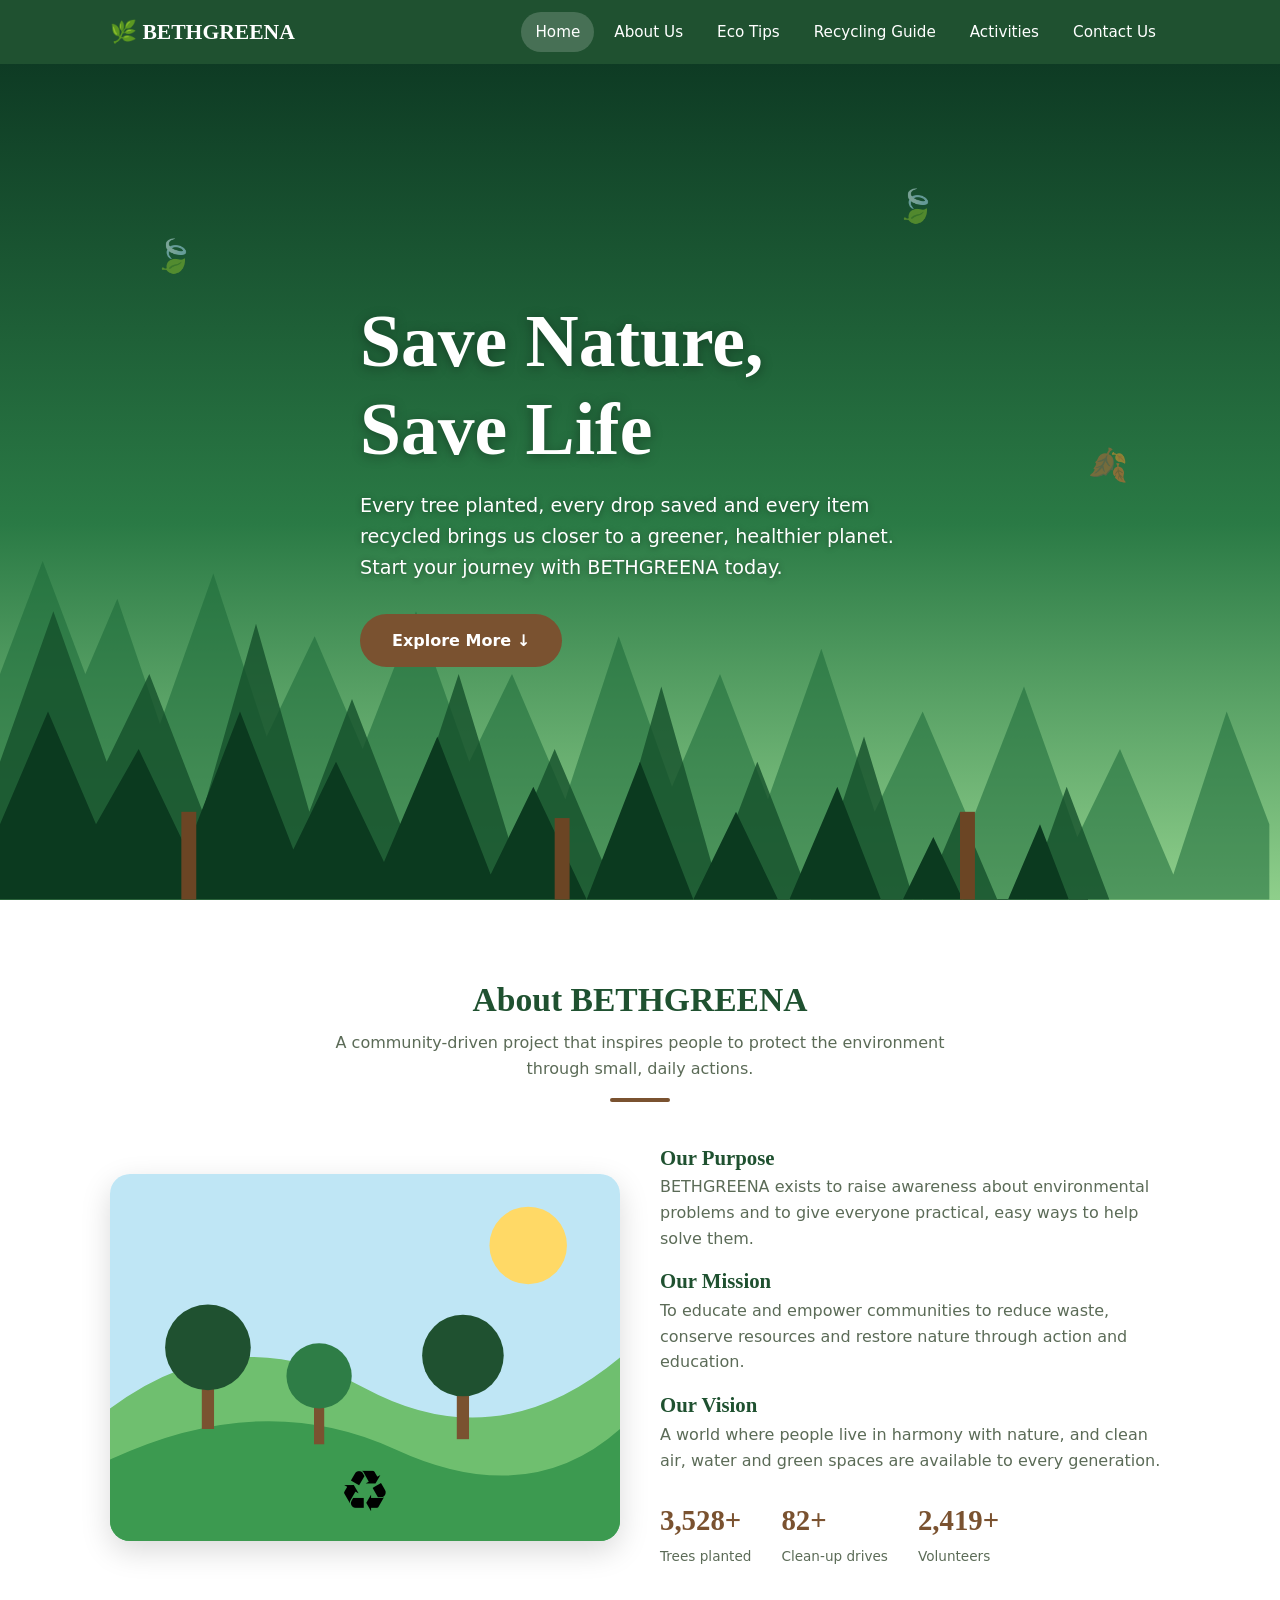
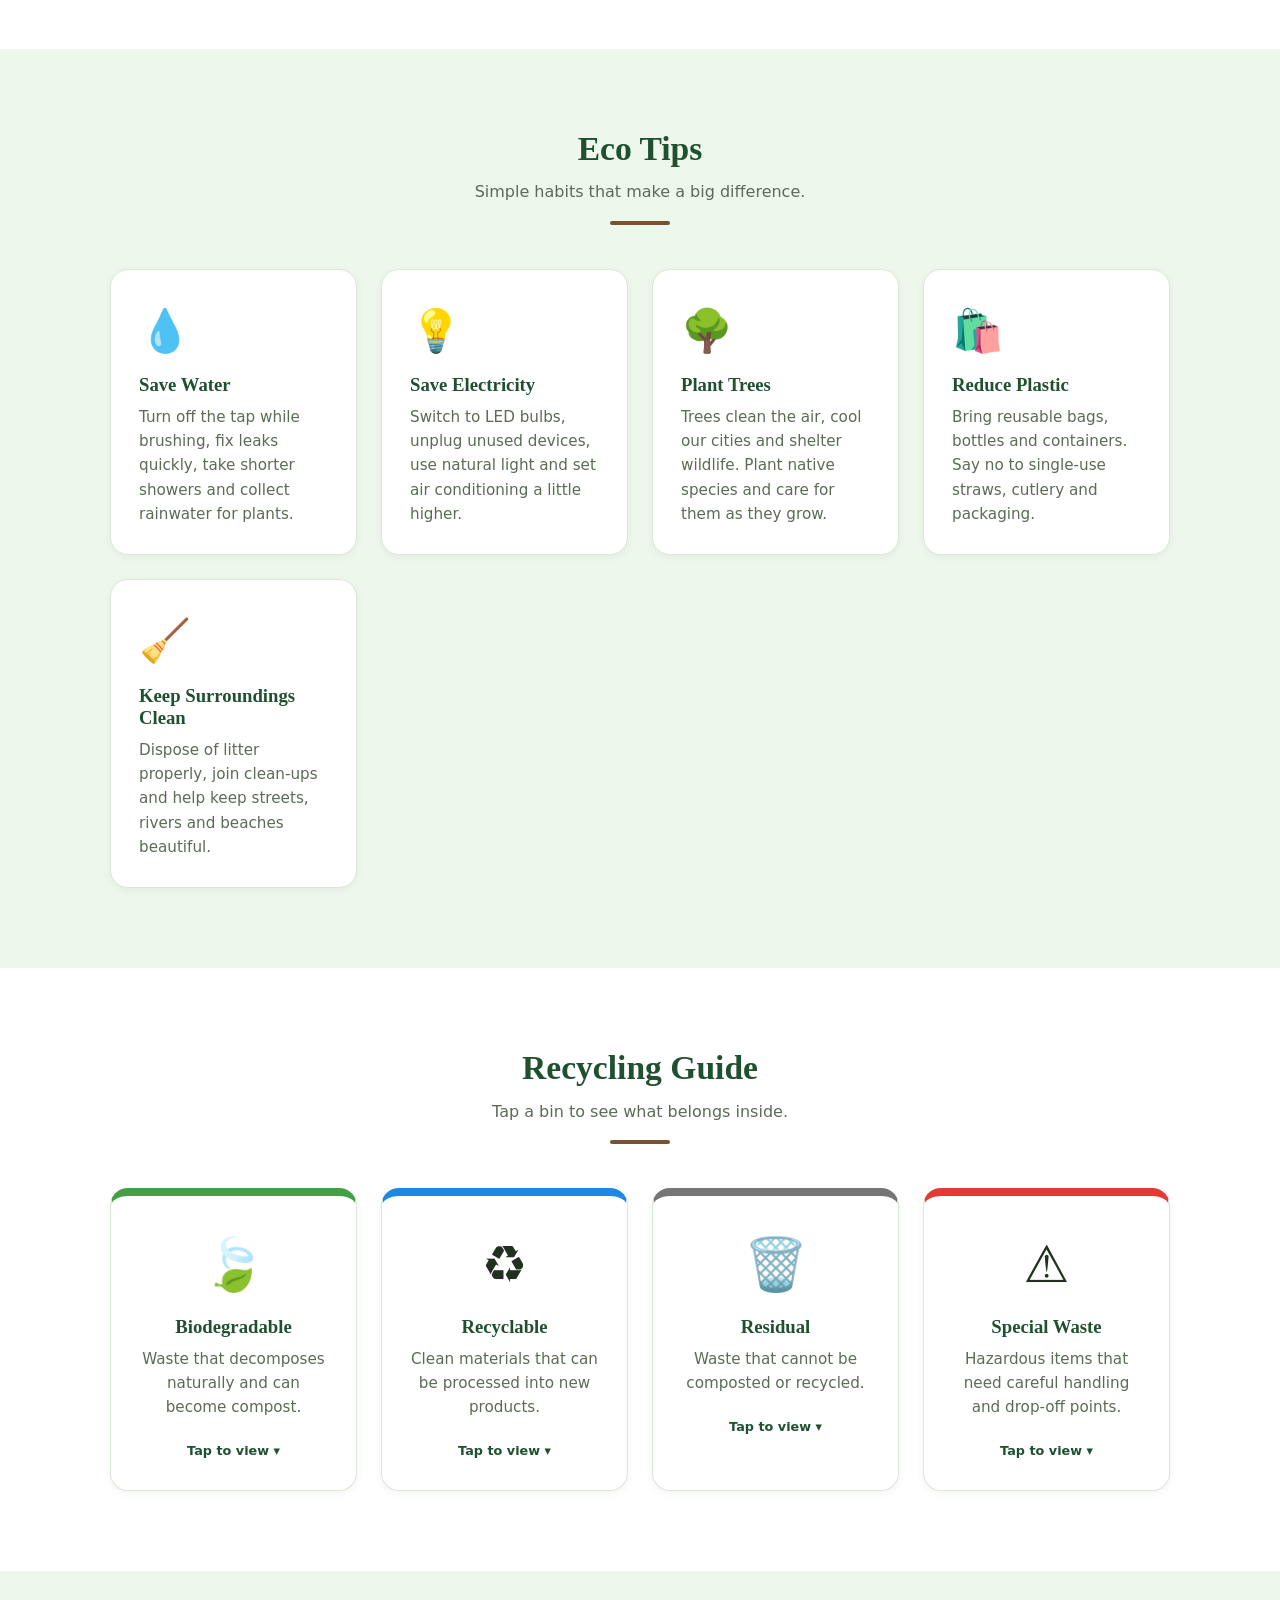
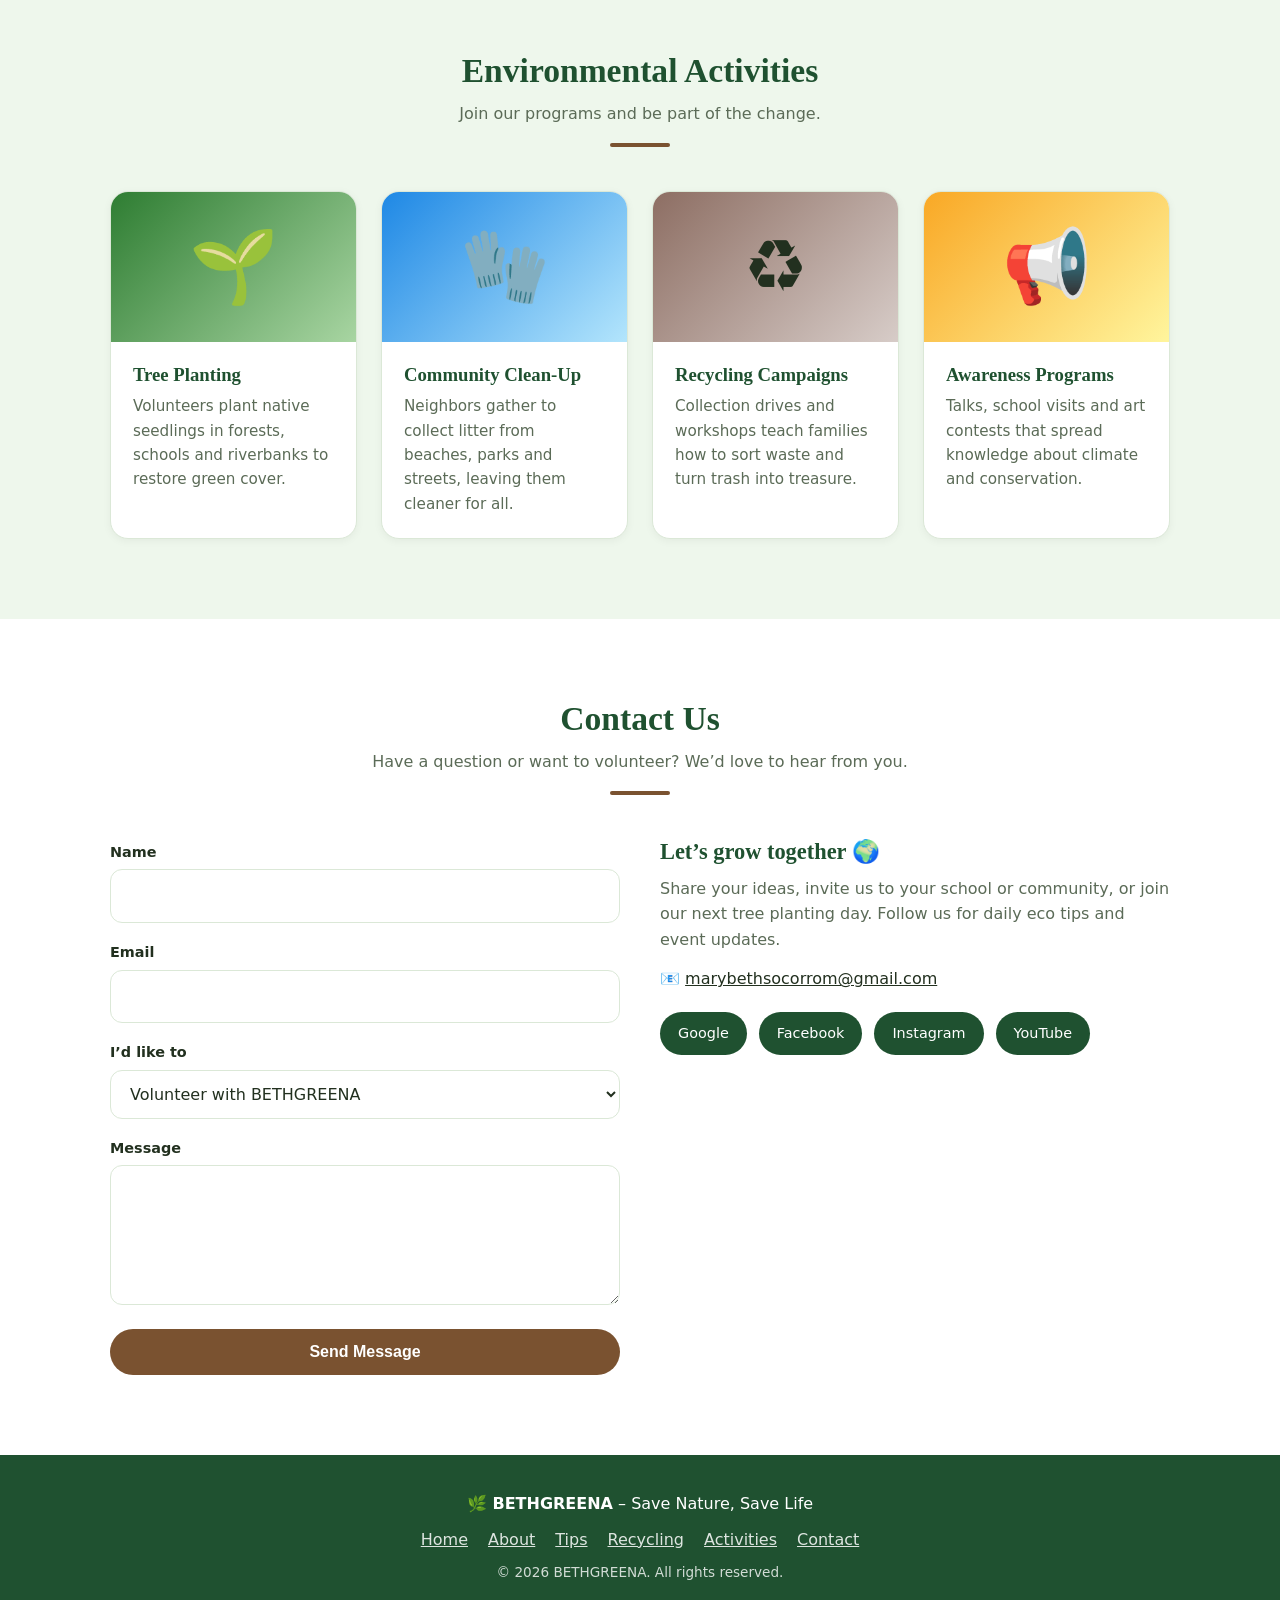
==== BETHGREENA – Save Nature, Save Life.html @ 1b0270c7 "Add files via upload" ====
<!DOCTYPE html>
<html lang="en">
<head>
<meta charset="utf-8">
<meta name="viewport" content="width=device-width, initial-scale=1, viewport-fit=cover">
<title>BETHGREENA – Save Nature, Save Life</title>
<style>
:root{--forest:#1f5130;--leaf:#a8d5a2;--mint:#eef7ec;--brown:#7a5230;--bg:#fff;--text:#22301f;--card:#fff;--muted:#5b6b57;--line:#dbe8d7;
box-sizing:border-box;padding-top:env(safe-area-inset-top,0px);padding-bottom:env(safe-area-inset-bottom,0px)}
@media (prefers-color-scheme:dark){:root:not([data-theme="light"]){--forest:#6fbf7f;--leaf:#2f5a3a;--mint:#16221a;--brown:#c49a6c;--bg:#0f1812;--text:#e6efe3;--card:#1a2a1f;--muted:#9fb39b;--line:#2a3d2f}}
*{box-sizing:border-box;margin:0}
html{scroll-behavior:smooth;scroll-padding-top:calc(72px + env(safe-area-inset-top,0px))}
body{font-family:system-ui,-apple-system,"Segoe UI",Roboto,sans-serif;background:var(--bg);color:var(--text);line-height:1.6}
body::before{content:"";position:fixed;inset:0 0 auto;height:env(safe-area-inset-top,0px);background:var(--bg);z-index:60}
h1,h2,h3{font-family:Georgia,"Times New Roman",serif;line-height:1.2}
a{color:inherit}
.wrap{max-width:1100px;margin:auto;padding:0 20px}
section{padding:80px 0}
.alt{background:var(--mint)}
.title{text-align:center;margin-bottom:44px}
.title h2{font-size:2.1rem;color:var(--forest)}
.title p{color:var(--muted);max-width:620px;margin:10px auto 0}
.title:after{content:"";display:block;width:60px;height:4px;border-radius:2px;background:var(--brown);margin:16px auto 0}
nav{position:sticky;top:env(safe-area-inset-top,0px);z-index:50;background:var(--forest);color:#fff}
@media (prefers-color-scheme:dark){:root:not([data-theme="light"]) nav{background:#173d25}}
nav .wrap{display:flex;align-items:center;justify-content:space-between;height:64px}
.logo{font-family:Georgia,serif;font-weight:700;font-size:1.35rem;text-decoration:none}
.menu{display:flex;gap:6px;list-style:none;padding:0}
.menu a{display:block;padding:8px 14px;border-radius:20px;text-decoration:none;font-size:.95rem;transition:.2s}
.menu a:hover,.menu a.active{background:rgba(255,255,255,.18)}
.burger{display:none;background:none;border:0;color:#fff;font-size:1.7rem;cursor:pointer}
.hero{position:relative;min-height:calc(100vh - 64px);display:flex;align-items:center;color:#fff;overflow:hidden;background:linear-gradient(180deg,#0e3b24 0%,#2a7a45 55%,#8fcf8b 100%);padding:60px 0}
.hero svg{position:absolute;bottom:0;left:0;width:100%;height:60%}
.hero .wrap{position:relative;z-index:2}
.hero h1{font-size:clamp(2.4rem,7vw,4.6rem);text-shadow:0 2px 12px rgba(0,0,0,.35)}
.hero p{font-size:1.2rem;max-width:560px;margin:18px 0 30px;text-shadow:0 1px 6px rgba(0,0,0,.4)}
.btn{display:inline-block;background:var(--brown);color:#fff;border:0;padding:14px 32px;border-radius:30px;font-size:1rem;font-weight:600;text-decoration:none;cursor:pointer;transition:.25s}
.btn:hover{transform:translateY(-3px);box-shadow:0 8px 20px rgba(0,0,0,.25);filter:brightness(1.1)}
.grid{display:grid;gap:24px;grid-template-columns:repeat(auto-fit,minmax(240px,1fr))}
.card{background:var(--card);border:1px solid var(--line);border-radius:18px;padding:28px;transition:.3s;box-shadow:0 2px 8px rgba(0,0,0,.05)}
.card:hover{transform:translateY(-8px);box-shadow:0 14px 30px rgba(31,81,48,.18);border-color:var(--forest)}
.card .ic{font-size:2.6rem;margin-bottom:10px}
.card h3{color:var(--forest);margin-bottom:8px}
.card p{color:var(--muted);font-size:.95rem}
.about{display:grid;gap:40px;grid-template-columns:1fr 1fr;align-items:center}
.about .art{border-radius:20px;overflow:hidden;box-shadow:0 10px 30px rgba(0,0,0,.15)}
.about .art svg{display:block;width:100%;height:auto}
.about h3{color:var(--forest);margin:18px 0 4px;font-size:1.3rem}
.about p{color:var(--muted)}
.stats{display:flex;gap:30px;margin-top:24px;flex-wrap:wrap}
.stats b{display:block;font-size:1.8rem;color:var(--brown);font-family:Georgia,serif}
.stats span{font-size:.85rem;color:var(--muted)}
.bin{border-top:8px solid var(--c);cursor:pointer;text-align:center}
.bin .ic{font-size:3.2rem}
.bin ul{list-style:none;padding:0;margin-top:12px;font-size:.9rem;text-align:left;max-height:0;overflow:hidden;opacity:0;transition:.4s;color:var(--text)}
.bin.open ul{max-height:220px;opacity:1}
.bin small{display:block;margin-top:10px;color:var(--forest);font-weight:600;font-size:.8rem}
.act{padding:0;overflow:hidden}
.act .pic{height:150px;display:flex;align-items:center;justify-content:center;font-size:4.5rem;background:linear-gradient(135deg,var(--a),var(--b));transition:.4s}
.act:hover .pic{font-size:5.4rem}
.act .body{padding:22px}
.contact{display:grid;gap:40px;grid-template-columns:1fr 1fr}
form{display:grid;gap:16px}
label{font-weight:600;font-size:.9rem}
select{width:100%;padding:13px 15px;border:1px solid var(--line);border-radius:12px;font:inherit;background:var(--card);color:var(--text);margin-top:5px}
.inbox{background:var(--mint);border-top:4px solid var(--brown)}
.inbox .item{background:var(--card);border:1px solid var(--line);border-radius:14px;padding:16px;margin-bottom:12px}
.inbox .item small{color:var(--muted)}
.inbox .item button{float:right;background:none;border:1px solid var(--line);border-radius:8px;color:var(--text);cursor:pointer;padding:4px 10px}
input,textarea{width:100%;padding:13px 15px;border:1px solid var(--line);border-radius:12px;font:inherit;background:var(--card);color:var(--text);margin-top:5px}
input:focus,textarea:focus{outline:2px solid var(--forest);border-color:transparent}
textarea{min-height:140px;resize:vertical}
.ok{display:none;background:var(--leaf);color:#12361f;padding:18px;border-radius:14px;font-weight:600}
@media (prefers-color-scheme:dark){:root:not([data-theme="light"]) .ok{color:#e6efe3}}
.ok.show{display:block;animation:pop .5s}
.social{display:flex;gap:12px;margin-top:20px;flex-wrap:wrap}
.social a{padding:10px 18px;border-radius:24px;background:var(--forest);color:#fff;text-decoration:none;font-size:.9rem;transition:.2s}
@media (prefers-color-scheme:dark){:root:not([data-theme="light"]) .social a{color:#0f1812}}
.social a:hover{background:var(--brown);transform:translateY(-3px)}
footer{background:var(--forest);color:#fff;text-align:center;padding:36px 20px}
@media (prefers-color-scheme:dark){:root:not([data-theme="light"]) footer{background:#173d25}}
footer a{margin:0 10px;opacity:.85}
.fade{opacity:0;transform:translateY(30px);transition:opacity .7s,transform .7s}
.fade.in{opacity:1;transform:none}
@keyframes pop{from{transform:scale(.9);opacity:0}to{transform:none;opacity:1}}
@keyframes sway{50%{transform:translateX(8px)}}
.hero .leaf{position:absolute;font-size:2rem;animation:sway 5s ease-in-out infinite;opacity:.5}
@media (max-width:820px){
 .burger{display:block}
 .menu{position:absolute;top:64px;left:0;right:0;background:var(--forest);flex-direction:column;padding:10px 20px 18px;display:none}
 .menu.open{display:flex}
 .about,.contact{grid-template-columns:1fr}
 section{padding:56px 0}
}
@media (prefers-reduced-motion:reduce){*{animation:none!important;transition:none!important}html{scroll-behavior:auto}}
</style>
</head>
<body>
<nav><div class="wrap">
 <a class="logo" href="#home">🌿 BETHGREENA</a>
 <button class="burger" id="burger" aria-label="Toggle menu">☰</button>
 <ul class="menu" id="menu">
  <li><a href="#home">Home</a></li><li><a href="#about">About Us</a></li><li><a href="#tips">Eco Tips</a></li>
  <li><a href="#recycling">Recycling Guide</a></li><li><a href="#activities">Activities</a></li><li><a href="#contact">Contact Us</a></li><li id="inboxNav" hidden><a href="#inbox">📥 Inbox <span id="cnt"></span></a></li>
 </ul>
</div></nav>

<header class="hero" id="home">
 <span class="leaf" style="left:12%;top:20%">🍃</span><span class="leaf" style="left:70%;top:14%;animation-delay:1s">🍃</span><span class="leaf" style="left:85%;top:45%;animation-delay:2s">🍂</span>
 <svg viewBox="0 0 1200 400" preserveAspectRatio="none" aria-hidden="true">
  <g fill="#1d6b3a" opacity=".55"><path d="M0 400V220l40-90 40 90 30-60 40 100 50-120 50 130 45-80 45 90 50-110 50 120 40-70 50 100 50-130 50 120 45-90 45 100 50-120 50 130 45-80 45 90 50-110 50 120 40-70 50 100 50-130 40 90V400z"/></g>
  <g fill="#14502b" opacity=".8"><path d="M0 400V290l50-120 50 120 40-70 50 110 50-150 50 150 40-90 50 110 50-130 50 140 40-80 50 100 50-150 50 150 40-90 50 110 50-130 50 140 40-80 50 100 50-120 40 90V400z"/></g>
  <g fill="#0b3a1f"><path d="M0 400V340l45-90 45 90 40-60 45 80 50-110 50 110 40-70 45 80 50-100 50 110 40-70 50 90 50-110 50 110 40-70 45 80 50-100 50 110 40-70 50 90 50-100 45 100V400z"/></g>
  <g fill="#6b4524"><rect x="170" y="330" width="14" height="70"/><rect x="520" y="335" width="14" height="65"/><rect x="900" y="330" width="14" height="70"/></g>
 </svg>
 <div class="wrap">
  <h1>Save Nature,<br>Save Life</h1>
  <p>Every tree planted, every drop saved and every item recycled brings us closer to a greener, healthier planet. Start your journey with BETHGREENA today.</p>
  <a class="btn" href="#about">Explore More ↓</a>
 </div>
</header>

<section id="about"><div class="wrap">
 <div class="title fade"><h2>About BETHGREENA</h2><p>A community-driven project that inspires people to protect the environment through small, daily actions.</p></div>
 <div class="about">
  <div class="art fade">
   <svg viewBox="0 0 500 360" role="img" aria-label="Illustration of a green hill with trees, sun and a recycling symbol">
    <rect width="500" height="360" fill="#bfe6f5"/><circle cx="410" cy="70" r="38" fill="#ffd966"/>
    <path d="M0 360V230q120-90 250-20t250-30v180z" fill="#6fbf6f"/><path d="M0 360V280q150-70 280-10t220-20v110z" fill="#3c9a50"/>
    <g><rect x="90" y="190" width="12" height="60" fill="#7a5230"/><circle cx="96" cy="170" r="42" fill="#1f5130"/></g>
    <g><rect x="200" y="215" width="10" height="50" fill="#7a5230"/><circle cx="205" cy="198" r="32" fill="#2e7d46"/></g>
    <g><rect x="340" y="200" width="12" height="60" fill="#7a5230"/><circle cx="346" cy="178" r="40" fill="#1f5130"/></g>
    <text x="250" y="330" font-size="56" text-anchor="middle">♻️</text>
   </svg>
  </div>
  <div class="fade">
   <h3 style="margin-top:0">Our Purpose</h3><p>BETHGREENA exists to raise awareness about environmental problems and to give everyone practical, easy ways to help solve them.</p>
   <h3>Our Mission</h3><p>To educate and empower communities to reduce waste, conserve resources and restore nature through action and education.</p>
   <h3>Our Vision</h3><p>A world where people live in harmony with nature, and clean air, water and green spaces are available to every generation.</p>
   <div class="stats"><div><b id="c1" data-n="5000">0</b><span>Trees planted</span></div><div><b id="c2" data-n="120">0</b><span>Clean-up drives</span></div><div><b id="c3" data-n="3500">0</b><span>Volunteers</span></div></div>
  </div>
 </div>
</div></section>

<section id="tips" class="alt"><div class="wrap">
 <div class="title fade"><h2>Eco Tips</h2><p>Simple habits that make a big difference.</p></div>
 <div class="grid">
  <div class="card fade"><div class="ic">💧</div><h3>Save Water</h3><p>Turn off the tap while brushing, fix leaks quickly, take shorter showers and collect rainwater for plants.</p></div>
  <div class="card fade"><div class="ic">💡</div><h3>Save Electricity</h3><p>Switch to LED bulbs, unplug unused devices, use natural light and set air conditioning a little higher.</p></div>
  <div class="card fade"><div class="ic">🌳</div><h3>Plant Trees</h3><p>Trees clean the air, cool our cities and shelter wildlife. Plant native species and care for them as they grow.</p></div>
  <div class="card fade"><div class="ic">🛍️</div><h3>Reduce Plastic</h3><p>Bring reusable bags, bottles and containers. Say no to single-use straws, cutlery and packaging.</p></div>
  <div class="card fade"><div class="ic">🧹</div><h3>Keep Surroundings Clean</h3><p>Dispose of litter properly, join clean-ups and help keep streets, rivers and beaches beautiful.</p></div>
 </div>
</div></section>

<section id="recycling"><div class="wrap">
 <div class="title fade"><h2>Recycling Guide</h2><p>Tap a bin to see what belongs inside.</p></div>
 <div class="grid">
  <div class="card bin fade" style="--c:#43a047" tabindex="0" role="button" aria-expanded="false"><div class="ic">🍃</div><h3>Biodegradable</h3><p>Waste that decomposes naturally and can become compost.</p>
   <ul><li>🍌 Fruit and vegetable peels</li><li>🍂 Leaves and garden waste</li><li>🥚 Eggshells, coffee grounds</li><li>🍚 Leftover food</li></ul><small>Tap to view ▾</small></div>
  <div class="card bin fade" style="--c:#1e88e5" tabindex="0" role="button" aria-expanded="false"><div class="ic">♻️</div><h3>Recyclable</h3><p>Clean materials that can be processed into new products.</p>
   <ul><li>🍾 Glass bottles and jars</li><li>🥫 Metal cans</li><li>📰 Paper and cardboard</li><li>🧴 Clean plastic bottles</li></ul><small>Tap to view ▾</small></div>
  <div class="card bin fade" style="--c:#757575" tabindex="0" role="button" aria-expanded="false"><div class="ic">🗑️</div><h3>Residual</h3><p>Waste that cannot be composted or recycled.</p>
   <ul><li>🧻 Used tissues and diapers</li><li>🍬 Candy wrappers</li><li>🧽 Dirty sponges</li><li>🚬 Cigarette butts</li></ul><small>Tap to view ▾</small></div>
  <div class="card bin fade" style="--c:#e53935" tabindex="0" role="button" aria-expanded="false"><div class="ic">⚠️</div><h3>Special Waste</h3><p>Hazardous items that need careful handling and drop-off points.</p>
   <ul><li>🔋 Batteries</li><li>💻 Electronics (e-waste)</li><li>💊 Expired medicines</li><li>🧪 Paint and chemicals</li></ul><small>Tap to view ▾</small></div>
 </div>
</div></section>

<section id="activities" class="alt"><div class="wrap">
 <div class="title fade"><h2>Environmental Activities</h2><p>Join our programs and be part of the change.</p></div>
 <div class="grid">
  <div class="card act fade" style="--a:#2e7d32;--b:#a8d5a2"><div class="pic">🌱</div><div class="body"><h3>Tree Planting</h3><p>Volunteers plant native seedlings in forests, schools and riverbanks to restore green cover.</p></div></div>
  <div class="card act fade" style="--a:#1e88e5;--b:#b3e5fc"><div class="pic">🧤</div><div class="body"><h3>Community Clean-Up</h3><p>Neighbors gather to collect litter from beaches, parks and streets, leaving them cleaner for all.</p></div></div>
  <div class="card act fade" style="--a:#8d6e63;--b:#d7ccc8"><div class="pic">♻️</div><div class="body"><h3>Recycling Campaigns</h3><p>Collection drives and workshops teach families how to sort waste and turn trash into treasure.</p></div></div>
  <div class="card act fade" style="--a:#f9a825;--b:#fff59d"><div class="pic">📢</div><div class="body"><h3>Awareness Programs</h3><p>Talks, school visits and art contests that spread knowledge about climate and conservation.</p></div></div>
 </div>
</div></section>

<section id="contact"><div class="wrap">
 <div class="title fade"><h2>Contact Us</h2><p>Have a question or want to volunteer? We’d love to hear from you.</p></div>
 <div class="contact">
  <form id="form" class="fade" novalidate>
   <div><label for="n">Name</label><input id="n" required autocomplete="name"></div>
   <div><label for="e">Email</label><input id="e" type="email" required autocomplete="email"></div>
   <div><label for="t">I’d like to</label><select id="t"><option>Volunteer with BETHGREENA</option><option>Ask a question</option><option>Suggest an idea</option></select></div>
   <div><label for="m">Message</label><textarea id="m" required></textarea></div>
   <button class="btn" type="submit">Send Message</button>
   <div class="ok" id="ok" role="status"></div>
  </form>
  <div class="fade">
   <h3 style="color:var(--forest);font-size:1.4rem">Let’s grow together 🌍</h3>
   <p style="color:var(--muted);margin-top:10px">Share your ideas, invite us to your school or community, or join our next tree planting day. Follow us for daily eco tips and event updates.</p>
   <p style="margin-top:14px">📧 <a href="mailto:marybethsocorrom@gmail.com?subject=BETHGREENA%20message">marybethsocorrom@gmail.com</a></p>
   <div class="social">
    <a href="https://www.google.com" target="_blank" rel="noopener">Google</a>
    <a href="https://www.facebook.com" target="_blank" rel="noopener">Facebook</a>
    <a href="https://www.instagram.com" target="_blank" rel="noopener">Instagram</a>
    <a href="https://www.youtube.com" target="_blank" rel="noopener">YouTube</a>
   </div>
  </div>
 </div>
</div></section>

<section id="inbox" class="inbox" hidden><div class="wrap">
 <div class="title"><h2>Volunteer Inbox</h2><p>Only you (the owner) can see this. New messages and volunteer sign-ups appear here.</p></div>
 <div id="inboxList"></div>
</div></section>

<footer>
 <p><b>🌿 BETHGREENA</b> – Save Nature, Save Life</p>
 <p style="margin:10px 0"><a href="#home">Home</a><a href="#about">About</a><a href="#tips">Tips</a><a href="#recycling">Recycling</a><a href="#activities">Activities</a><a href="#contact">Contact</a></p>
 <p style="font-size:.85rem;opacity:.8">© <span id="yr">2026</span> BETHGREENA. All rights reserved.</p>
</footer>

<script>
const menu=document.getElementById('menu');
document.getElementById('burger').onclick=()=>menu.classList.toggle('open');
menu.querySelectorAll('a').forEach(a=>a.onclick=()=>menu.classList.remove('open'));
document.getElementById('yr').textContent=new Date().getFullYear();
// fade-in + counters
const io=new IntersectionObserver(es=>es.forEach(e=>{if(e.isIntersecting){e.target.classList.add('in');io.unobserve(e.target)}}),{threshold:.15});
document.querySelectorAll('.fade').forEach(el=>io.observe(el));
const co=new IntersectionObserver(es=>es.forEach(e=>{if(!e.isIntersecting)return;co.unobserve(e.target);
 const t=+e.target.dataset.n;let v=0;const s=Math.max(1,Math.ceil(t/60));
 const i=setInterval(()=>{v=Math.min(t,v+s);e.target.textContent=v.toLocaleString()+'+';if(v>=t)clearInterval(i)},25)}));
document.querySelectorAll('[data-n]').forEach(el=>co.observe(el));
// active nav link
const links=[...menu.querySelectorAll('a')];
const so=new IntersectionObserver(es=>es.forEach(e=>{if(e.isIntersecting)links.forEach(l=>l.classList.toggle('active',l.getAttribute('href')==='#'+e.target.id))}),{rootMargin:'-45% 0px -50% 0px'});
document.querySelectorAll('header[id],section[id]').forEach(s=>so.observe(s));
// recycling cards
document.querySelectorAll('.bin').forEach(b=>{
 const t=()=>{const o=b.classList.toggle('open');b.setAttribute('aria-expanded',o)};
 b.onclick=t;b.onkeydown=e=>{if(e.key==='Enter'||e.key===' '){e.preventDefault();t()}};
});
// contact form
const dbP=(window.claude?window.claude.use('db'):Promise.resolve(null)).catch(()=>null);
(async()=>{
 const u=window.claude?await window.claude.use('user').catch(()=>null):null;
 if(!u||!(await u.isOwner()))return;
 const db=await dbP;if(!db)return;
 const box=document.getElementById('inbox'),list=document.getElementById('inboxList');box.hidden=false;document.getElementById('inboxNav').hidden=false;
 db.collection('volunteers').orderBy('sent','desc').onSnapshot(s=>{
  list.textContent='';
  const unread=s.docs.filter(x=>!(x.data()||{}).read).length;document.getElementById('cnt').textContent=unread?'('+unread+')':'';
  if(s.empty){list.textContent='No messages yet.';return}
  s.docs.forEach(d=>{const v=d.data()||{};const it=document.createElement('div');it.className='item';
   const h=document.createElement('b');h.textContent=(v.name||'')+' – '+(v.type||'');
   const a=document.createElement('a');a.href='mailto:'+encodeURIComponent(v.email||'');a.textContent=' '+(v.email||'');
   const sm=document.createElement('small');sm.textContent=' · '+new Date(v.sent||0).toLocaleString();
   const p=document.createElement('p');p.textContent=v.message||'';
   const bd=document.createElement('button');bd.textContent='Delete';bd.onclick=()=>db.doc('volunteers/'+d.id).delete().catch(()=>{bd.textContent='Could not delete'});
   const br=document.createElement('button');br.textContent=v.read?'Mark unread':'Mark read';br.style.marginRight='8px';br.onclick=()=>db.doc('volunteers/'+d.id).update({read:!v.read}).catch(()=>{br.textContent='Could not update'});
   if(v.read)it.style.opacity='.6';
   it.append(bd,br,h,a,sm,p);list.append(it)});
 },()=>{list.textContent='Could not load messages.'});
})();
document.getElementById('form').onsubmit=async e=>{
 e.preventDefault();
 const n=document.getElementById('n'),em=document.getElementById('e'),m=document.getElementById('m'),ok=document.getElementById('ok');
 if(!n.value.trim()||!/^\S+@\S+\.\S+$/.test(em.value)||!m.value.trim()){
  ok.className='ok show';ok.style.background='#f8d7c4';ok.style.color='#5a2a10';
  ok.textContent='Please fill in your name, a valid email and a message.';return}
 const form=e.target,data={name:n.value.trim(),email:em.value.trim(),message:m.value.trim(),type:document.getElementById('t').value,sent:Date.now()};
 ok.style.background='';ok.style.color='';ok.className='ok show';ok.textContent='Sending…';
 try{
  const db=await dbP;if(!db)throw 0;
  const us=await window.claude.use('user');const me=us&&await us.me();if(!me||!me.id)throw 0;
  await db.doc('volunteers/'+me.id).set(data);
  ok.textContent='✅ Thank you, '+data.name+'! Your message has been sent. We’ll reply to '+data.email+' soon.';
  form.reset();
 }catch(err){
  ok.style.background='#f8d7c4';ok.style.color='#5a2a10';
  ok.textContent='Sorry, your message could not be saved here. ';
  const ml=document.createElement('a');ml.textContent='Click to email us directly instead.';
  ml.href='mailto:marybethsocorrom@gmail.com?subject='+encodeURIComponent('BETHGREENA: '+data.type)+'&body='+encodeURIComponent(data.message+'\n\n'+data.name+' ('+data.email+')');
  ok.append(ml);
 }
};
</script>
</body>
</html>
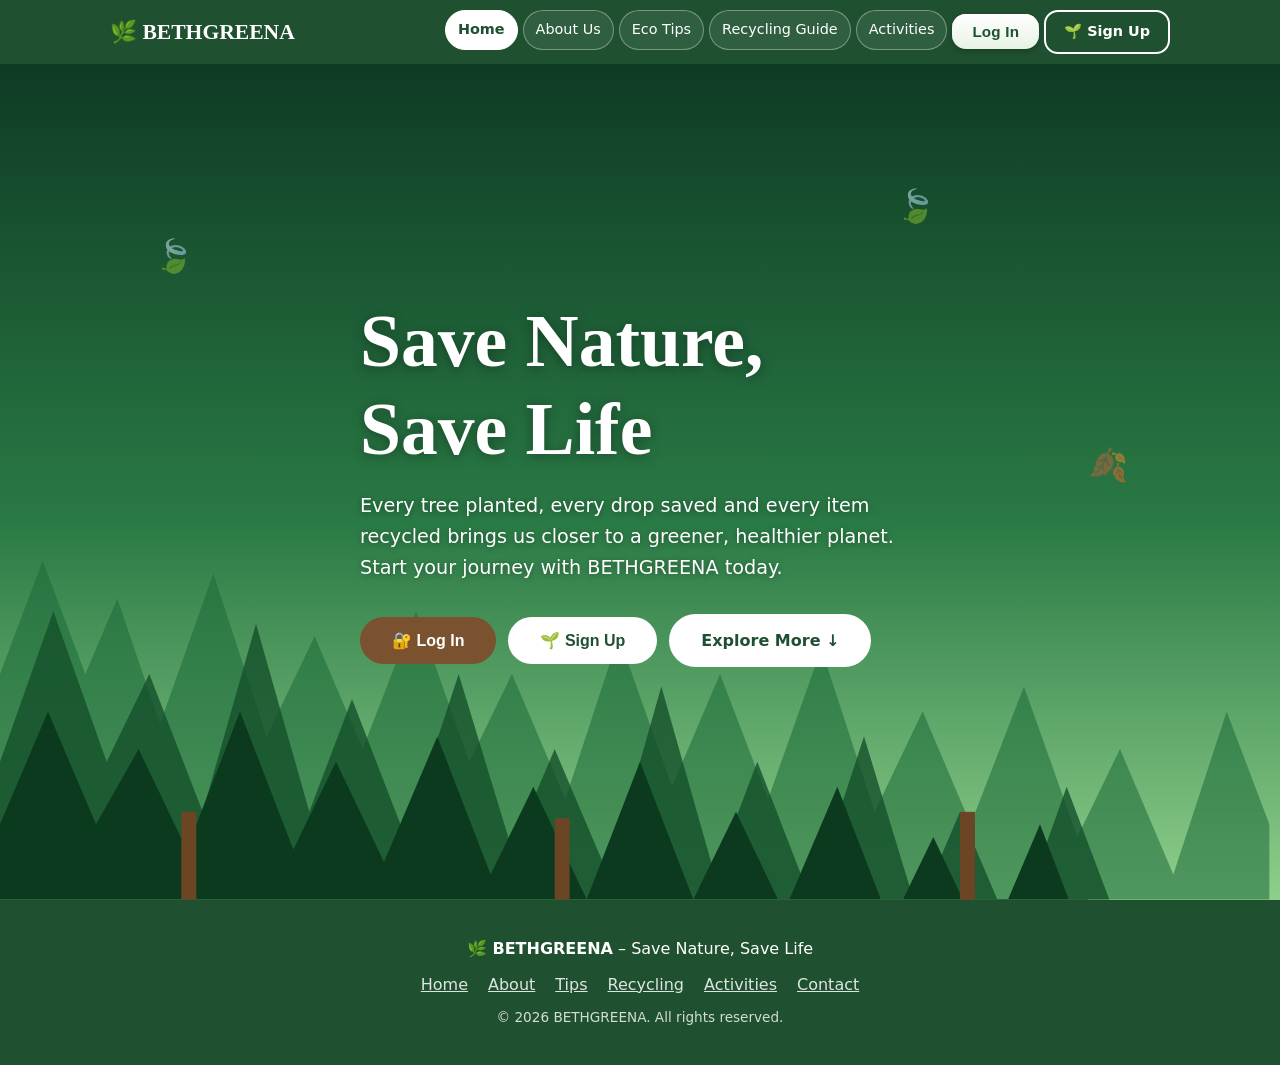
==== commit 7c1dd420: "Add files via upload" ====
--- a/BETHGREENA – Save Nature, Save Life.html
+++ b/BETHGREENA – Save Nature, Save Life.html
@@ -93,6 +93,80 @@
  section{padding:56px 0}
 }
 @media (prefers-reduced-motion:reduce){*{animation:none!important;transition:none!important}html{scroll-behavior:auto}}
+.loginbtn{background:#fff;color:var(--forest);border:0;border-radius:20px;padding:8px 20px;font-weight:700;font-size:.95rem;cursor:pointer;transition:.2s}
+.loginbtn:hover{background:var(--brown);color:#fff;transform:translateY(-2px)}
+@media (prefers-color-scheme:dark){:root:not([data-theme="light"]) .loginbtn{background:#e6efe3;color:#173d25}}
+.menu .li{display:flex;align-items:center}
+@media (max-width:820px){.menu .li{padding:6px 0}}
+dialog{border:0;border-radius:20px;padding:32px;width:min(400px,92vw);background:var(--card);color:var(--text);box-shadow:0 20px 60px rgba(0,0,0,.35);margin:auto}
+dialog::backdrop{background:rgba(10,30,15,.6);backdrop-filter:blur(3px)}
+dialog h3{color:var(--forest);font-size:1.6rem;margin-bottom:4px}
+dialog p.sub{color:var(--muted);font-size:.9rem;margin-bottom:18px}
+dialog form{display:grid;gap:14px}
+.dx{float:right;background:none;border:0;font-size:1.5rem;cursor:pointer;color:var(--muted)}
+.lerr{display:none;color:#b3261e;font-size:.9rem;font-weight:600}
+.lerr.show{display:block}
+
+dialog{width:min(420px,92vw);max-height:92vh;overflow:auto}
+.view[hidden]{display:none}
+dialog .btn{width:100%;text-align:center}
+.lnk{background:none;border:0;color:var(--forest);font:inherit;font-size:.88rem;font-weight:600;cursor:pointer;text-decoration:underline;padding:0}
+.lrow{display:flex;justify-content:space-between;align-items:center;gap:10px;flex-wrap:wrap}
+.swap{text-align:center;font-size:.9rem;color:var(--muted);margin-top:14px}
+.pw{position:relative}
+.pw input{padding-right:64px}
+.pw .lnk{position:absolute;right:14px;top:50%;transform:translateY(-35%)}
+.hint{font-size:.78rem;color:var(--muted);font-weight:400}
+.lok{display:none;background:var(--leaf);color:#12361f;padding:12px 14px;border-radius:12px;font-weight:600;font-size:.9rem}
+.lok.show{display:block}
+@media (prefers-color-scheme:dark){:root:not([data-theme="light"]) .lok{color:#e6efe3}}
+.av{width:76px;height:76px;border-radius:50%;background:var(--forest);color:#fff;display:flex;align-items:center;justify-content:center;font:700 2rem Georgia,serif;margin:6px auto 12px}
+@media (prefers-color-scheme:dark){:root:not([data-theme="light"]) .av{color:#0f1812}}
+.pinfo{background:var(--mint);border:1px solid var(--line);border-radius:14px;padding:6px 16px;margin:14px 0 18px}
+.pinfo div{display:flex;justify-content:space-between;gap:12px;padding:10px 0;border-bottom:1px solid var(--line);font-size:.92rem}
+.pinfo div:last-child{border:0}
+.pinfo span{color:var(--muted)}
+.pinfo b{text-align:right;word-break:break-all}
+.btn.out{background:transparent;color:var(--forest);border:2px solid var(--forest)}
+.signbtn{font:inherit;font-size:.9rem;font-weight:600;cursor:pointer;padding:8px 18px;border-radius:14px;background:transparent;color:#fff;border:2px solid #fff;white-space:nowrap;transition:.2s}
+.signbtn:hover{background:rgba(255,255,255,.22)}
+.signbtn:active{transform:scale(.95)}
+.menu li[hidden]{display:none}
+@media (max-width:1180px){.signbtn{width:100%}.menu .li{display:block}.loginbtn{width:100%}}
+.toast{position:fixed;left:50%;top:calc(76px + env(safe-area-inset-top,0px));transform:translate(-50%,-20px);background:var(--forest);color:#fff;padding:14px 24px;border-radius:30px;font-weight:600;box-shadow:0 10px 30px rgba(0,0,0,.3);opacity:0;pointer-events:none;transition:.4s;z-index:90;max-width:92vw;text-align:center}
+.toast.show{opacity:1;transform:translate(-50%,0)}
+@media (prefers-color-scheme:dark){:root:not([data-theme="light"]) .toast{color:#0f1812}}
+/* phone-style (iOS/app) buttons */
+.loginbtn,dialog .btn{border-radius:14px;font-weight:600;letter-spacing:.2px;-webkit-tap-highlight-color:transparent;transition:transform .12s ease,box-shadow .2s,filter .2s}
+.loginbtn{padding:9px 20px;background:linear-gradient(180deg,#fff,#e7f3e4);color:var(--forest);box-shadow:0 1px 0 rgba(255,255,255,.9) inset,0 2px 6px rgba(0,0,0,.25)}
+.loginbtn:hover{background:linear-gradient(180deg,#fff,#d9edd5);color:var(--forest);transform:none}
+dialog .btn{padding:15px 20px;font-size:1.05rem;background:linear-gradient(180deg,#2f7a47,var(--forest));box-shadow:0 1px 0 rgba(255,255,255,.25) inset,0 6px 14px rgba(31,81,48,.35)}
+dialog .btn:hover{transform:none;box-shadow:0 1px 0 rgba(255,255,255,.25) inset,0 8px 18px rgba(31,81,48,.4);filter:brightness(1.05)}
+dialog .btn.out{background:var(--mint);box-shadow:none}
+.loginbtn:active,dialog .btn:active{transform:scale(.95);filter:brightness(.94)}
+@media (prefers-color-scheme:dark){:root:not([data-theme="light"]) .loginbtn{background:linear-gradient(180deg,#f0f7ee,#cfe3cb);color:#173d25}:root:not([data-theme="light"]) dialog .btn{background:linear-gradient(180deg,#7fcf8f,#4fa862);color:#0f1812}}
+/* page switching + nav buttons */
+.pg{display:none}
+.pg.on{display:block}
+.hero.pg.on{display:flex}
+.menu{gap:5px}
+.menu a,.ownbtn{border:1px solid rgba(255,255,255,.35);background:rgba(255,255,255,.08);padding:7px 12px;font-size:.9rem;border-radius:20px;color:#fff;text-decoration:none;white-space:nowrap}
+.ownbtn{font:inherit;font-size:.9rem;cursor:pointer;transition:.2s}
+.ownbtn:hover{background:rgba(255,255,255,.22)}
+.menu a:hover{background:rgba(255,255,255,.22)}
+.menu a.active{background:#fff;color:var(--forest);font-weight:700;border-color:#fff}
+@media (prefers-color-scheme:dark){:root:not([data-theme="light"]) .menu a.active{background:#e6efe3;color:#173d25}}
+@media (max-width:1180px){
+ .burger{display:block}
+ .menu{position:absolute;top:64px;left:0;right:0;background:var(--forest);flex-direction:column;align-items:stretch;padding:10px 20px 18px;display:none}
+ .menu.open{display:flex}
+ .menu a,.ownbtn{display:block;width:100%;text-align:left}
+}
+.btn[hidden]{display:none}
+.hbtns{display:flex;gap:12px;flex-wrap:wrap;align-items:center}
+.hbtns .btn.light{background:#fff;color:var(--forest)}
+.back{padding:9px 20px;font-size:.9rem;margin-bottom:22px;background:var(--forest)}
+@media (prefers-color-scheme:dark){:root:not([data-theme="light"]) .back{color:#0f1812}:root:not([data-theme="light"]) .hbtns .btn.light{background:#e6efe3;color:#173d25}}
 </style>
 </head>
 <body>
@@ -100,8 +174,13 @@
  <a class="logo" href="#home">🌿 BETHGREENA</a>
  <button class="burger" id="burger" aria-label="Toggle menu">☰</button>
  <ul class="menu" id="menu">
-  <li><a href="#home">Home</a></li><li><a href="#about">About Us</a></li><li><a href="#tips">Eco Tips</a></li>
-  <li><a href="#recycling">Recycling Guide</a></li><li><a href="#activities">Activities</a></li><li><a href="#contact">Contact Us</a></li><li id="inboxNav" hidden><a href="#inbox">📥 Inbox <span id="cnt"></span></a></li>
+  <li><a href="#home">Home</a></li>
+  <li><a href="#about">About Us</a></li>
+  <li><a href="#tips">Eco Tips</a></li>
+  <li><a href="#recycling">Recycling Guide</a></li>
+  <li><a href="#activities">Activities</a></li>
+  <li class="li"><button class="loginbtn" id="loginBtn" type="button">Log In</button></li>
+  <li class="li" id="navSignLi"><button class="signbtn" id="navSign" type="button">🌱 Sign Up</button></li>
  </ul>
 </div></nav>
 
@@ -116,7 +195,11 @@
  <div class="wrap">
   <h1>Save Nature,<br>Save Life</h1>
   <p>Every tree planted, every drop saved and every item recycled brings us closer to a greener, healthier planet. Start your journey with BETHGREENA today.</p>
-  <a class="btn" href="#about">Explore More ↓</a>
+  <div class="hbtns">
+   <button class="btn" id="heroLogin" type="button">🔐 Log In</button>
+   <button class="btn light" id="heroSign" type="button">🌱 Sign Up</button>
+   <a class="btn light" href="#about">Explore More ↓</a>
+  </div>
  </div>
 </header>
 
@@ -178,6 +261,7 @@
 </div></section>
 
 <section id="contact"><div class="wrap">
+ <a class="btn back" href="#home">← Back to Home</a>
  <div class="title fade"><h2>Contact Us</h2><p>Have a question or want to volunteer? We’d love to hear from you.</p></div>
  <div class="contact">
   <form id="form" class="fade" novalidate>
@@ -203,6 +287,7 @@
 </div></section>
 
 <section id="inbox" class="inbox" hidden><div class="wrap">
+ <a class="btn back" href="#home">← Back to Home</a>
  <div class="title"><h2>Volunteer Inbox</h2><p>Only you (the owner) can see this. New messages and volunteer sign-ups appear here.</p></div>
  <div id="inboxList"></div>
 </div></section>
@@ -213,6 +298,158 @@
  <p style="font-size:.85rem;opacity:.8">© <span id="yr">2026</span> BETHGREENA. All rights reserved.</p>
 </footer>
 
+<dialog id="loginDlg" aria-labelledby="dlgT">
+ <button class="dx" id="loginX" type="button" aria-label="Close">×</button>
+
+ <div class="view" id="vLogin">
+  <h3 id="dlgT">Welcome back 🌿</h3>
+  <p class="sub">Log in to your BETHGREENA account.</p>
+  <form id="loginForm" novalidate>
+   <div><label for="le">Email address</label><input id="le" type="email" autocomplete="email" required></div>
+   <div><label for="lp">Password</label><div class="pw"><input id="lp" type="password" autocomplete="current-password" required><button class="lnk tg" type="button" data-t="lp">Show</button></div></div>
+   <div class="lrow"><span></span><button class="lnk" type="button" data-go="vForgot">Forgot password?</button></div>
+   <div class="lerr" role="alert"></div>
+   <button class="btn" type="submit">Log In</button>
+  </form>
+  <p class="swap">New here? <button class="lnk" type="button" data-go="vSign">Create an account</button></p>
+ </div>
+
+ <div class="view" id="vSign" hidden>
+  <h3>Join BETHGREENA 🌱</h3>
+  <p class="sub">Create your free account in a minute.</p>
+  <form id="signForm" novalidate>
+   <div><label for="sn">Full name</label><input id="sn" type="text" autocomplete="name" required></div>
+   <div><label for="se">Email address</label><input id="se" type="email" autocomplete="email" required></div>
+   <div><label for="sp">Password <span class="hint">(8+ characters, letters and a number)</span></label><div class="pw"><input id="sp" type="password" autocomplete="new-password" required><button class="lnk tg" type="button" data-t="sp">Show</button></div></div>
+   <div><label for="sc">Confirm password</label><input id="sc" type="password" autocomplete="new-password" required></div>
+   <div class="lerr" role="alert"></div>
+   <button class="btn" type="submit">Sign Up</button>
+  </form>
+  <p class="swap">Already have an account? <button class="lnk" type="button" data-go="vLogin">Log in</button></p>
+ </div>
+
+ <div class="view" id="vForgot" hidden>
+  <h3>Reset password 🔑</h3>
+  <p class="sub">Enter your account email, then choose a new password.</p>
+  <form id="forgotForm" novalidate>
+   <div><label for="fe">Email address</label><input id="fe" type="email" autocomplete="email" required></div>
+   <div id="fStep2" hidden>
+    <div><label for="fp">New password <span class="hint">(8+ characters, letters and a number)</span></label><input id="fp" type="password" autocomplete="new-password"></div>
+    <div style="margin-top:14px"><label for="fc">Confirm new password</label><input id="fc" type="password" autocomplete="new-password"></div>
+   </div>
+   <div class="lerr" role="alert"></div>
+   <button class="btn" type="submit" id="fBtn">Continue</button>
+  </form>
+  <p class="swap"><button class="lnk" type="button" data-go="vLogin">← Back to log in</button></p>
+ </div>
+
+ <div class="view" id="vProfile" hidden>
+  <div class="av" id="pAv">B</div>
+  <h3 id="pHi" style="text-align:center"></h3>
+  <p class="sub" style="text-align:center">Your account information</p>
+  <div class="pinfo">
+   <div><span>Full name</span><b id="pName"></b></div>
+   <div><span>Email</span><b id="pMail"></b></div>
+   <div><span>Member since</span><b id="pSince"></b></div>
+  </div>
+  <button class="btn out" id="logoutBtn" type="button">Log Out</button>
+ </div>
+</dialog>
+<div class="toast" id="toast" role="status" aria-live="polite"></div>
+
+<script>
+(function(){
+ const $=id=>document.getElementById(id);
+ const dlg=$('loginDlg'),btn=$('loginBtn'),toast=$('toast');
+ const mem={};
+ const store={
+  get(k){try{const v=localStorage.getItem(k);return v?JSON.parse(v):null}catch(e){return mem[k]||null}},
+  set(k,v){try{localStorage.setItem(k,JSON.stringify(v))}catch(e){mem[k]=v}},
+  del(k){try{localStorage.removeItem(k)}catch(e){}delete mem[k]}
+ };
+ const emailOk=v=>/^[^\s@]+@[^\s@]+\.[A-Za-z]{2,}$/.test(v);
+ const pwOk=v=>v.length>=8&&/[A-Za-z]/.test(v)&&/\d/.test(v);
+ const PWMSG='Password must be at least 8 characters and include a letter and a number.';
+ async function hash(p,salt){const b=await crypto.subtle.digest('SHA-256',new TextEncoder().encode(salt+p));return [...new Uint8Array(b)].map(x=>x.toString(16).padStart(2,'0')).join('')}
+ const salt=()=>[...crypto.getRandomValues(new Uint8Array(12))].map(x=>x.toString(16).padStart(2,'0')).join('');
+ const users=()=>store.get('bg_users')||{};
+ const cur=()=>{const s=store.get('bg_session');return s&&users()[s]||null};
+ const first=u=>u.name.split(' ')[0];
+ function err(form,msg){const e=form.querySelector('.lerr');e.textContent=msg||'';e.className='lerr'+(msg?' show':'')}
+ function show(id){
+  dlg.querySelectorAll('.view').forEach(v=>v.hidden=v.id!==id);
+  dlg.querySelectorAll('form').forEach(f=>err(f,''));
+  if(id==='vForgot'){$('fStep2').hidden=true;$('fBtn').textContent='Continue';$('fe').readOnly=false}
+  const f=dlg.querySelector('#'+id+' input');if(f)setTimeout(()=>f.focus(),30);
+ }
+ function flash(msg){toast.textContent=msg;toast.classList.add('show');clearTimeout(flash.t);flash.t=setTimeout(()=>toast.classList.remove('show'),4200)}
+ window.bgFlash=flash;window.bgUser=cur;
+ function refresh(){
+  const u=cur();
+  btn.textContent=u?'👤 '+first(u):'Log In';
+  btn.setAttribute('aria-label',u?'Open my profile':'Log in');
+  $('heroLogin').hidden=!!u;$('heroSign').hidden=!!u;$('navSignLi').hidden=!!u;
+  if(window.bgAuth)window.bgAuth(!!u);
+ }
+ function profile(u){
+  $('pAv').textContent=u.name.charAt(0).toUpperCase();
+  $('pHi').textContent='Hello, '+first(u)+'!';
+  $('pName').textContent=u.name;$('pMail').textContent=u.email;
+  $('pSince').textContent=new Date(u.created).toLocaleDateString(undefined,{year:'numeric',month:'long',day:'numeric'});
+  show('vProfile');
+ }
+ btn.onclick=()=>{const u=cur();if(!dlg.open)dlg.showModal();u?profile(u):show('vLogin')};
+ $('loginX').onclick=()=>dlg.close();
+ dlg.addEventListener('click',e=>{if(e.target===dlg)dlg.close()});
+ dlg.querySelectorAll('[data-go]').forEach(b=>b.onclick=()=>show(b.dataset.go));
+ dlg.querySelectorAll('.tg').forEach(b=>b.onclick=()=>{const i=$(b.dataset.t),h=i.type==='password';i.type=h?'text':'password';b.textContent=h?'Hide':'Show'});
+
+ $('signForm').onsubmit=async e=>{
+  e.preventDefault();const f=e.target;
+  const name=$('sn').value.trim().replace(/\s+/g,' '),em=$('se').value.trim().toLowerCase(),pw=$('sp').value,cf=$('sc').value;
+  if(!name||!em||!pw||!cf)return err(f,'Please fill in all fields.');
+  if(name.length<2)return err(f,'Please enter your full name.');
+  if(!emailOk(em))return err(f,'Please enter a valid email address.');
+  if(!pwOk(pw))return err(f,PWMSG);
+  if(pw!==cf)return err(f,'Passwords do not match.');
+  const all=users();if(all[em])return err(f,'An account with this email already exists. Try logging in.');
+  const sl=salt();all[em]={name,email:em,salt:sl,hash:await hash(pw,sl),created:Date.now()};
+  store.set('bg_users',all);store.set('bg_session',em);
+  f.reset();dlg.close();refresh();flash('🌿 Welcome to BETHGREENA, '+first(all[em])+'! Your account is ready.');
+ };
+
+ $('loginForm').onsubmit=async e=>{
+  e.preventDefault();const f=e.target;
+  const em=$('le').value.trim().toLowerCase(),pw=$('lp').value;
+  if(!em||!pw)return err(f,'Please enter your email and password.');
+  if(!emailOk(em))return err(f,'Please enter a valid email address.');
+  const u=users()[em];
+  if(!u||u.hash!==await hash(pw,u.salt))return err(f,'Incorrect email or password.');
+  store.set('bg_session',em);f.reset();dlg.close();refresh();
+  flash('🌿 Welcome back, '+first(u)+'! Great to see you.');
+ };
+
+ $('forgotForm').onsubmit=async e=>{
+  e.preventDefault();const f=e.target;
+  const em=$('fe').value.trim().toLowerCase();
+  if(!emailOk(em))return err(f,'Please enter a valid email address.');
+  const all=users(),u=all[em];
+  if($('fStep2').hidden){
+   if(!u)return err(f,'We couldn’t find an account with that email.');
+   $('fStep2').hidden=false;$('fe').readOnly=true;$('fBtn').textContent='Reset Password';err(f,'');$('fp').focus();return;
+  }
+  const pw=$('fp').value,cf=$('fc').value;
+  if(!pw||!cf)return err(f,'Please enter and confirm your new password.');
+  if(!pwOk(pw))return err(f,PWMSG);
+  if(pw!==cf)return err(f,'Passwords do not match.');
+  u.salt=salt();u.hash=await hash(pw,u.salt);store.set('bg_users',all);
+  f.reset();show('vLogin');$('le').value=em;flash('✅ Password updated. Please log in.');
+ };
+
+ $('logoutBtn').onclick=()=>{store.del('bg_session');dlg.close();refresh();flash('You’ve been logged out. See you soon! 🌱')};
+ refresh();
+})();
+</script>
 <script>
 const menu=document.getElementById('menu');
 document.getElementById('burger').onclick=()=>menu.classList.toggle('open');
@@ -225,10 +462,23 @@
  const t=+e.target.dataset.n;let v=0;const s=Math.max(1,Math.ceil(t/60));
  const i=setInterval(()=>{v=Math.min(t,v+s);e.target.textContent=v.toLocaleString()+'+';if(v>=t)clearInterval(i)},25)}));
 document.querySelectorAll('[data-n]').forEach(el=>co.observe(el));
-// active nav link
+// page routing: only the chosen page is shown
 const links=[...menu.querySelectorAll('a')];
-const so=new IntersectionObserver(es=>es.forEach(e=>{if(e.isIntersecting)links.forEach(l=>l.classList.toggle('active',l.getAttribute('href')==='#'+e.target.id))}),{rootMargin:'-45% 0px -50% 0px'});
-document.querySelectorAll('header[id],section[id]').forEach(s=>so.observe(s));
+const PAGES=['home','about','tips','recycling','activities','contact','inbox'];
+const pgEls=PAGES.map(id=>document.getElementById(id));
+pgEls.forEach(el=>el.classList.add('pg'));
+function route(){
+ let id=location.hash.slice(1);
+ if(!PAGES.includes(id))id='home';
+ if(id==='inbox'&&document.getElementById('inbox').hidden)id='home';
+ pgEls.forEach(el=>el.classList.toggle('on',el.id===id));
+ links.forEach(l=>l.classList.toggle('active',l.getAttribute('href')==='#'+id));
+ window.scrollTo(0,0);
+}
+addEventListener('hashchange',route);route();
+document.getElementById('heroLogin').onclick=()=>document.getElementById('loginBtn').click();
+document.getElementById('navSign').onclick=()=>{menu.classList.remove('open');document.getElementById('loginBtn').click();const g=document.querySelector('#vLogin [data-go="vSign"]');if(g)g.click()};
+document.getElementById('heroSign').onclick=()=>{document.getElementById('loginBtn').click();const g=document.querySelector('#vLogin [data-go="vSign"]');if(g)g.click()};
 // recycling cards
 document.querySelectorAll('.bin').forEach(b=>{
  const t=()=>{const o=b.classList.toggle('open');b.setAttribute('aria-expanded',o)};
@@ -236,12 +486,14 @@
 });
 // contact form
 const dbP=(window.claude?window.claude.use('db'):Promise.resolve(null)).catch(()=>null);
-(async()=>{
+let unsub=null;
+async function loadInbox(){
+ if(!window.bgUser()||unsub)return;
  const u=window.claude?await window.claude.use('user').catch(()=>null):null;
  if(!u||!(await u.isOwner()))return;
- const db=await dbP;if(!db)return;
- const box=document.getElementById('inbox'),list=document.getElementById('inboxList');box.hidden=false;document.getElementById('inboxNav').hidden=false;
- db.collection('volunteers').orderBy('sent','desc').onSnapshot(s=>{
+ const db=await dbP;if(!db||unsub)return;
+ const box=document.getElementById('inbox'),list=document.getElementById('inboxList');box.hidden=false;document.getElementById('inboxNav').hidden=false;document.getElementById('heroInbox').hidden=false;route();
+ unsub=1;const un=db.collection('volunteers').orderBy('sent','desc').onSnapshot(s=>{
   list.textContent='';
   const unread=s.docs.filter(x=>!(x.data()||{}).read).length;document.getElementById('cnt').textContent=unread?'('+unread+')':'';
   if(s.empty){list.textContent='No messages yet.';return}
@@ -255,7 +507,16 @@
    if(v.read)it.style.opacity='.6';
    it.append(bd,br,h,a,sm,p);list.append(it)});
  },()=>{list.textContent='Could not load messages.'});
-})();
+ if(typeof un==='function')unsub=un;
+}
+function hideInbox(){
+ if(typeof unsub==='function')try{unsub()}catch(e){}
+ unsub=null;
+ document.getElementById('inbox').hidden=true;document.getElementById('inboxNav').hidden=true;document.getElementById('heroInbox').hidden=true;
+ document.getElementById('inboxList').textContent='';document.getElementById('cnt').textContent='';
+ if(location.hash==='#inbox')location.hash='home';else route();
+}
+window.bgAuth=()=>{};
 document.getElementById('form').onsubmit=async e=>{
  e.preventDefault();
  const n=document.getElementById('n'),em=document.getElementById('e'),m=document.getElementById('m'),ok=document.getElementById('ok');
